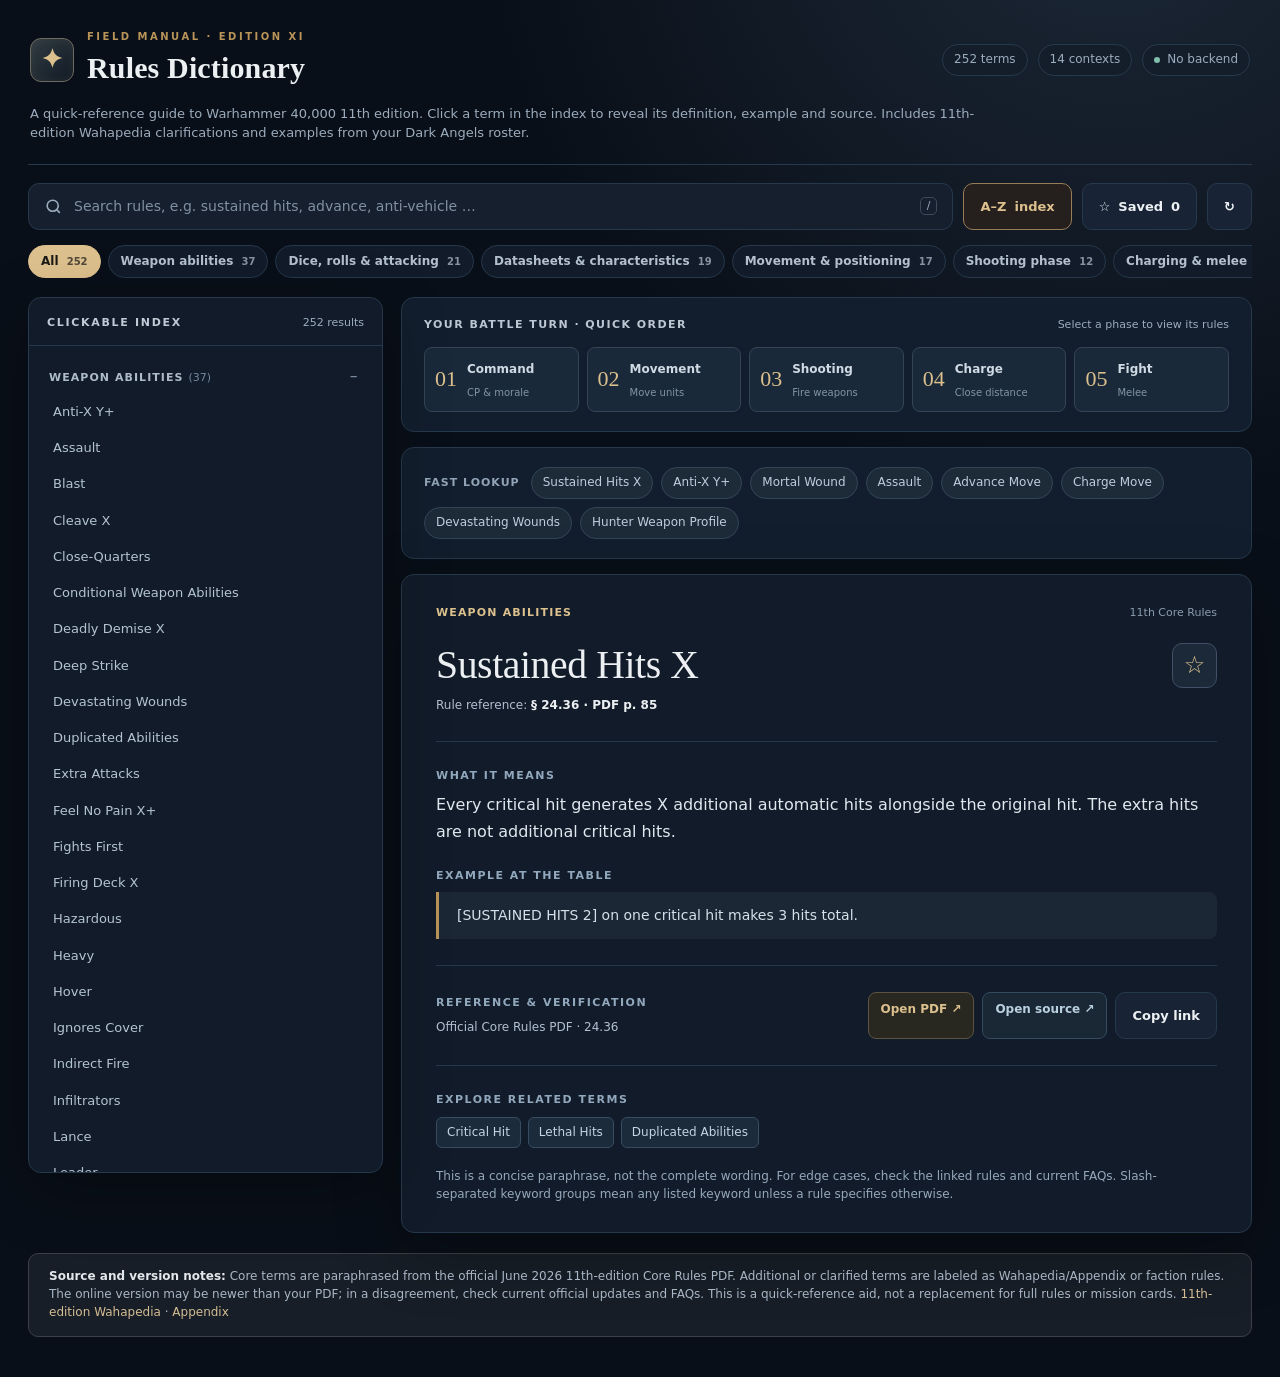
==== index.html @ d0bb27e3 "Initial Warhammer rules dictionary" ====
<!DOCTYPE html>
<html lang="en">
<head>
<meta charset="utf-8"><meta name="viewport" content="width=device-width,initial-scale=1"><meta name="color-scheme" content="dark">
<title>Warhammer 40,000 11th — Rules Dictionary</title>
<link rel="stylesheet" href="./styles.css">
</head>
<body>
<div class="page">
 <header class="sitehead"><div class="topline"><div class="brand"><div class="brandicon" aria-hidden="true">✦</div><div><div class="overline">Field Manual · Edition XI</div><h1>Rules Dictionary</h1></div></div><div class="status"><span id="totalCount"></span><span>14 contexts</span><span class="offline">No backend</span></div></div><p class="lede">A quick-reference guide to Warhammer 40,000 11th edition. Click a term in the index to reveal its definition, example and source. Includes 11th-edition Wahapedia clarifications and examples from your Dark Angels roster.</p></header>
 <div class="utilitybar"><label class="searchbox"><svg viewBox="0 0 24 24" fill="none" stroke="currentColor" stroke-width="2" aria-hidden="true"><circle cx="11" cy="11" r="7"></circle><path d="M20 20l-4-4"></path></svg><input id="search" type="search" aria-label="Search rules dictionary" autocomplete="off" spellcheck="false" placeholder="Search rules, e.g. sustained hits, advance, anti-vehicle …"><span class="key">/</span></label><button id="allButton" class="toolbarBtn active" type="button">A–Z <span class="btnlong">index</span></button><button id="favButton" class="toolbarBtn" type="button" aria-label="Show saved terms">☆ <span class="btnlong">Saved</span> <span id="favcount">0</span></button><button id="clearButton" class="toolbarBtn" type="button" aria-label="Clear filters" title="Clear search and filters">↻</button></div>
 <div id="catFilters" class="categories" role="group" aria-label="Filter by context"></div>
 <section class="round mobileQuick" aria-label="Quick shortcuts"></section><div class="layout"><aside class="panel index" aria-label="Rules index"><div class="paneltitle"><div class="sideTitle">Clickable index</div><div class="results" id="resultCount"></div></div><div id="indexScroll" class="indexScroll"></div></aside><main class="main"><section class="round"><div class="roundhead"><span class="minih">Your battle turn · quick order</span><span class="little">Select a phase to view its rules</span></div><div class="phases" id="phases"></div></section><section class="round"><div class="quicklinks" id="popular"></div></section><article class="panel detail" id="detail" tabindex="-1" aria-live="polite"></article></main></div>
 <div class="footer"><strong>Source and version notes:</strong> Core terms are paraphrased from the official June 2026 11th-edition Core Rules PDF. Additional or clarified terms are labeled as Wahapedia/Appendix or faction rules. The online version may be newer than your PDF; in a disagreement, check current official updates and FAQs. This is a quick-reference aid, not a replacement for full rules or mission cards. <a href="https://wahapedia.ru/wh40k11ed/the-rules/core-rules/" target="_blank" rel="noopener">11th-edition Wahapedia</a> · <a href="https://wahapedia.ru/wh40k11ed/the-rules/rules-appendix/" target="_blank" rel="noopener">Appendix</a></div>
</div><div class="toast" id="toast" role="status">Link copied</div>
<script src="./data/rules.js"></script>
<script src="./app.js"></script>
<nav class="mobileNav" aria-label="Mobile navigation"><button type="button" data-view-target="index">Browse terms</button><button type="button" data-view-target="detail">Definition</button></nav>
</body>
</html>
---- styles.css ----
:root{--bg:#090f18;--surface:#111b29;--surface2:#172334;--surface3:#1d2c3e;--edge:#26384b;--text:#edf0f3;--muted:#9cacbd;--gold:#dcc08d;--gold2:#b99459;--white:#fff;--blue:#9db9ce;--ok:#7fbfac;--shadow:0 18px 65px rgba(0,0,0,.26)}
*{box-sizing:border-box}html{scroll-behavior:smooth}body{margin:0;background:radial-gradient(circle at 87% -10%,#1d2938 0%,transparent 34%),var(--bg);font-family:Inter,ui-sans-serif,system-ui,-apple-system,BlinkMacSystemFont,"Segoe UI",sans-serif;color:var(--text);line-height:1.48}button,input,select{font:inherit}button{cursor:pointer}a{color:var(--gold);text-decoration:none}a:hover{text-decoration:underline}:focus-visible{outline:2px solid var(--gold);outline-offset:3px}
.page{max-width:1520px;margin:0 auto;padding:0 28px 40px}.sitehead{padding:30px 2px 21px;border-bottom:1px solid var(--edge)}.topline{display:flex;align-items:center;justify-content:space-between;gap:20px}.brand{display:flex;align-items:center;gap:13px}.brandicon{width:44px;height:44px;background:linear-gradient(135deg,#303b42,#111a25);border:1px solid #6d6c5c;border-radius:11px;display:grid;place-items:center;color:var(--gold);font-size:26px;font-weight:700;font-family:Georgia,serif;box-shadow:inset 0 0 10px #dac08c14}.overline{font-size:10px;font-weight:800;letter-spacing:2.5px;text-transform:uppercase;color:var(--gold2)}h1{font-family:Georgia,"Times New Roman",serif;font-size:30px;font-weight:600;letter-spacing:.15px;margin:1px 0 0}p{margin:0}.status{display:flex;align-items:center;gap:10px;flex-wrap:wrap}.status span{color:var(--muted);font-size:12px;border:1px solid var(--edge);border-radius:40px;padding:6px 11px;background:#131e2a}.status .offline::before{content:"";display:inline-block;width:6px;height:6px;border-radius:50%;background:var(--ok);margin-right:7px}.lede{max-width:960px;margin:14px 0 0;color:var(--muted);font-size:13px}
.utilitybar{display:flex;align-items:center;gap:10px;margin:18px 0 15px}.searchbox{display:flex;align-items:center;gap:9px;flex:1;background:#151f2e;border:1px solid var(--edge);padding:0 15px;border-radius:11px;min-height:47px;transition:.15s}.searchbox:focus-within{border-color:#9c865c;box-shadow:0 0 0 3px #c6aa7130}.searchbox svg{width:19px;color:var(--muted);flex:none}.searchbox input{width:100%;border:0;background:none;color:var(--text);outline:0;font-size:14px}.searchbox input::placeholder{color:#8190a1}.key{border:1px solid #3c4a59;border-radius:5px;padding:0 6px;font-size:11px;color:var(--muted)}.toolbarBtn{min-height:47px;display:flex;align-items:center;justify-content:center;gap:8px;background:#182435;color:var(--text);border:1px solid var(--edge);border-radius:10px;padding:0 16px;white-space:nowrap;font-size:13px;font-weight:650}.toolbarBtn:hover,.toolbarBtn.active{border-color:#967d56;color:var(--gold);background:#251f1e}.toolbarBtn svg{width:16px;height:16px}.categories{display:flex;gap:7px;overflow:auto;padding:0 0 12px;scrollbar-width:thin}.filter{white-space:nowrap;border:1px solid var(--edge);background:#111b29;color:#b5c0ce;border-radius:24px;padding:7px 12px;font-size:12px;font-weight:600}.filter:hover{background:#1c2a3c}.filter.active{color:#1c1a17;background:var(--gold);border-color:var(--gold)}.countSmall{font-size:10px;opacity:.72;margin-left:4px;font-variant-numeric:tabular-nums}
.layout{display:grid;grid-template-columns:minmax(300px,355px) minmax(0,1fr);gap:18px;align-items:start;margin-top:7px}.panel{border:1px solid var(--edge);background:var(--surface);border-radius:13px;box-shadow:var(--shadow)}.index{position:sticky;top:12px;height:calc(100vh - 24px);min-height:520px;display:flex;flex-direction:column;overflow:hidden}.paneltitle{display:flex;align-items:center;justify-content:space-between;padding:17px 18px 13px;border-bottom:1px solid var(--edge)}.sideTitle{font-size:11px;font-weight:800;letter-spacing:1.7px;color:#c0cbd6;text-transform:uppercase}.results{font-size:11px;color:var(--muted)}.indexScroll{overflow-y:auto;padding:9px 7px 16px;scrollbar-color:#405168 transparent;scrollbar-width:thin;min-height:0;flex:1}.group{padding:3px 4px}.groupTitle{width:100%;display:flex;justify-content:space-between;align-items:center;text-align:left;gap:12px;color:#aebcca;background:none;border:0;font-size:11px;text-transform:uppercase;letter-spacing:1.05px;font-weight:850;padding:12px 9px 8px}.groupTitle .gcount{font-weight:500;color:#74889d;font-size:11px;letter-spacing:0}.gchev{font-size:10px;color:#8092a6;margin-right:3px}.term{width:100%;text-align:left;display:flex;align-items:center;justify-content:space-between;border:1px solid transparent;background:transparent;color:#b5c4d1;border-radius:7px;padding:9px 10px 9px 12px;font-size:13px;gap:12px;line-height:1.25}.term:hover{color:#fff;background:#1b2b3e}.term.active{color:#f3d6a4;background:#2c302e;border-color:#675942;font-weight:700}.term .tinyStar{color:var(--gold);font-size:12px}.empty{padding:32px 15px;text-align:center;color:var(--muted);font-size:13px}.empty strong{display:block;color:var(--text);margin-bottom:6px}
.main{min-width:0;display:grid;gap:15px}.round{border:1px solid var(--edge);background:#121e2d;border-radius:13px;padding:19px 22px}.roundhead{display:flex;justify-content:space-between;align-items:center;gap:15px;margin-bottom:13px}.minih{font-size:11px;letter-spacing:1.45px;text-transform:uppercase;font-weight:800;color:#bdc7d3}.little{font-size:11px;color:var(--muted)}.phases{display:grid;grid-template-columns:repeat(5,minmax(0,1fr));gap:8px}.phase{border:1px solid #354354;background:#1a2939;border-radius:8px;color:#d0dae4;min-height:53px;text-align:left;padding:8px 10px;display:flex;align-items:center;gap:10px;transition:transform .15s,border-color .15s}.phase:hover{border-color:var(--gold2);transform:translateY(-1px)}.phase .number{color:var(--gold);font-family:Georgia,serif;font-size:22px}.phase .ptitle{font-size:12px;font-weight:700}.phase .psub{font-size:10px;color:#8194a7}.quicklinks{display:flex;flex-wrap:wrap;align-items:center;gap:8px}.quicklinks .label{font-size:11px;color:#92a4b7;font-weight:750;text-transform:uppercase;letter-spacing:1px;margin-right:3px}.quick{background:#1d2a38;color:#bfcddd;border:1px solid #344557;padding:6px 11px;font-size:12px;border-radius:30px}.quick:hover{border-color:var(--gold2);color:var(--gold)}
.detail{min-height:415px;padding:30px 34px 29px;scroll-margin-top:14px}.tagline{display:flex;justify-content:space-between;gap:14px;align-items:center;margin-bottom:22px}.labelPill{font-size:11px;text-transform:uppercase;color:var(--gold);font-weight:800;letter-spacing:1.15px}.sourceLabel{font-size:11px;color:#8b9caf}.detailTop{display:flex;justify-content:space-between;align-items:flex-start;gap:14px}.detail h2{font-family:Georgia,serif;font-size:clamp(31px,3.1vw,42px);font-weight:500;line-height:1.12;letter-spacing:-.4px;margin:0 0 10px;overflow-wrap:anywhere}.definition{color:#e0e8ef;font-size:16px;line-height:1.65;max-width:770px}.starBtn{flex:none;border:1px solid #415066;background:#1b2938;border-radius:10px;color:var(--gold);font-size:24px;width:45px;height:45px;line-height:1}.starBtn:hover{background:#2d2b25;border-color:var(--gold)}.separator{border:0;border-top:1px solid var(--edge);margin:26px 0}.subheading{font-size:11px;color:#92a8bd;letter-spacing:1.5px;font-weight:800;text-transform:uppercase;margin-bottom:8px}.example{border-left:3px solid var(--gold2);padding:12px 18px;background:#1b2734;border-radius:0 8px 8px 0;color:#d5e0e9;font-size:14px;line-height:1.65}.context{background:#163030;border:1px solid #34544c;color:#c1e1d7;padding:11px 15px;border-radius:8px;font-size:12px;margin:16px 0 0}.refblock{display:flex;align-items:center;justify-content:space-between;gap:15px;flex-wrap:wrap}.refmeta{font-size:12px;color:#b3c0cf}.refmeta strong{color:var(--text);font-weight:700}.reflinks{display:flex;flex-wrap:wrap;gap:8px}.refLink{font-size:12px;font-weight:650;padding:8px 12px;border:1px solid #5c5343;background:#282820;border-radius:8px;color:var(--gold)}.refLink:hover{background:#353123;text-decoration:none}.refLink.alt{background:#1a2735;border-color:#344b60;color:#b9d0df}.help{font-size:12px;color:#96a9bb;line-height:1.5;margin-top:19px}.related{display:flex;flex-wrap:wrap;gap:7px}.relatedBtn{border:1px solid #394d62;background:#1b2b3c;color:#c5d4e1;padding:6px 10px;border-radius:6px;font-size:12px}.relatedBtn:hover{border-color:var(--gold);color:var(--gold)}.footer{margin-top:20px;border:1px solid #3b4046;background:#171e27;padding:14px 20px;border-radius:10px;color:#a9b6c5;font-size:12px}.footer strong{color:#e4e8ec}.footer a{color:#d5bd94}.toast{position:fixed;right:26px;bottom:25px;background:#273d39;color:#dff9ec;padding:11px 18px;border:1px solid #517d6d;border-radius:9px;box-shadow:var(--shadow);font-size:13px;opacity:0;pointer-events:none;transition:opacity .2s;z-index:50}.toast.show{opacity:1}.keysHelp{margin-top:9px;font-size:11px;color:#8293a7}
@media(max-width:1020px){.page{padding:0 18px 30px}.layout{grid-template-columns:280px minmax(0,1fr)}.detail{padding:24px}.phase{padding:8px;gap:6px}.phase .number{font-size:18px}.phase .ptitle{font-size:11px}.phase .psub{display:none}.status span:nth-child(2){display:none}}
@media(max-width:720px){.page{padding:0 12px 25px}.sitehead{padding:17px 2px 16px}.topline{align-items:flex-start}.brandicon{width:37px;height:37px;font-size:20px}h1{font-size:23px}.status{display:none}.lede{font-size:12px}.utilitybar{gap:7px;margin-top:14px}.toolbarBtn{padding:0 10px;min-height:44px;font-size:12px}.toolbarBtn .btnlong{display:none}.searchbox{min-height:44px;padding:0 10px}.searchbox .key{display:none}.layout{display:flex;flex-direction:column;gap:12px}.index{position:static;min-height:0;height:310px;width:100%;box-shadow:none}.main{width:100%}.round{padding:14px}.phases{display:flex;overflow:auto;scrollbar-width:none}.phase{min-width:116px;min-height:51px;flex:none}.detail{min-height:400px;padding:22px 19px}.detail h2{font-size:32px}.definition{font-size:15px}.roundhead{margin-bottom:9px}.quicklinks .label{width:100%;margin-bottom:3px}}
@media print{body{background:white;color:black}.sitehead,.utilitybar,.categories,.index,.round,.footer,.refLink,.starBtn{display:none!important}.page{padding:0;max-width:100%}.layout{display:block}.main{display:block}.panel{box-shadow:none;border:0}.detail{padding:15px}.definition,.example{color:black}.example{background:#f6f6f6}.tagline,.subheading,.refmeta{color:#444}}

/* Mobile: separate browse and reading screens, with persistent navigation. */
.mobileNav{display:none}.searchbox{min-width:0}.searchbox input{min-width:0}.brandicon{flex-shrink:0}.detailTop>div{min-width:0}.detail{overflow-wrap:anywhere}.toolbarBtn,.filter,.term,.groupTitle,.quick,.relatedBtn,.refLink{touch-action:manipulation}
@media(max-width:760px){
.page{padding:0 12px calc(90px + env(safe-area-inset-bottom));}.sitehead{padding:16px 0 12px}.lede{font-size:13px}.utilitybar{display:grid;grid-template-columns:1fr 1fr 1fr;gap:8px;margin:12px 0}.searchbox{grid-column:1/-1;min-height:48px}.searchbox input{font-size:16px}.toolbarBtn .btnlong{display:inline}.toolbarBtn{min-height:44px;padding:0 8px}.categories{padding-bottom:10px}.filter{min-height:44px;font-size:13px}.layout{display:block}.index{position:static;width:100%;height:auto;min-height:0;box-shadow:none}.indexScroll{overflow:visible;max-height:none}.term{min-height:46px;font-size:15px}.groupTitle{min-height:44px}.main{width:100%;display:grid;gap:10px}.round{padding:13px}.roundhead{flex-wrap:wrap;gap:4px}.phases{display:grid;grid-template-columns:repeat(2,minmax(0,1fr));overflow:visible}.phase{min-width:0;min-height:48px}.quick,.relatedBtn,.refLink{min-height:44px;display:inline-flex;align-items:center}.detail{padding:20px 16px;min-height:0}.detail h2{font-size:30px}.definition{font-size:16px}.tagline{flex-wrap:wrap;gap:5px;margin-bottom:15px}.separator{margin:20px 0}.example{padding:12px;font-size:15px}.footer{padding:13px}.mobileNav{display:flex;position:fixed;bottom:0;left:0;right:0;z-index:40;background:var(--surface);border-top:1px solid var(--edge);padding:8px 12px calc(8px + env(safe-area-inset-bottom));gap:8px}.mobileNav button{flex:1;min-height:48px;border:1px solid var(--edge);border-radius:9px;background:var(--surface2);color:var(--text);font-weight:700}.mobileNav button[aria-pressed=true]{background:var(--gold);color:#181614}.toast{bottom:calc(78px + env(safe-area-inset-bottom));right:12px;max-width:calc(100% - 24px)}
body[data-view=index] .main{display:none}body[data-view=detail] .index{display:none}body[data-view=detail] .main .round{display:none}body[data-view=detail] .categories{display:none}body[data-view=detail] .footer{display:none}body[data-view=index] .mobileQuick{display:block}body[data-view=detail] .mobileQuick{display:none}
}
.mobileQuick{display:none}@media(max-width:760px){body[data-view=index] .mobileQuick{display:block;margin-bottom:10px}}@media print{.mobileNav,.mobileQuick{display:none!important}body[data-view=index] .main{display:block!important}}
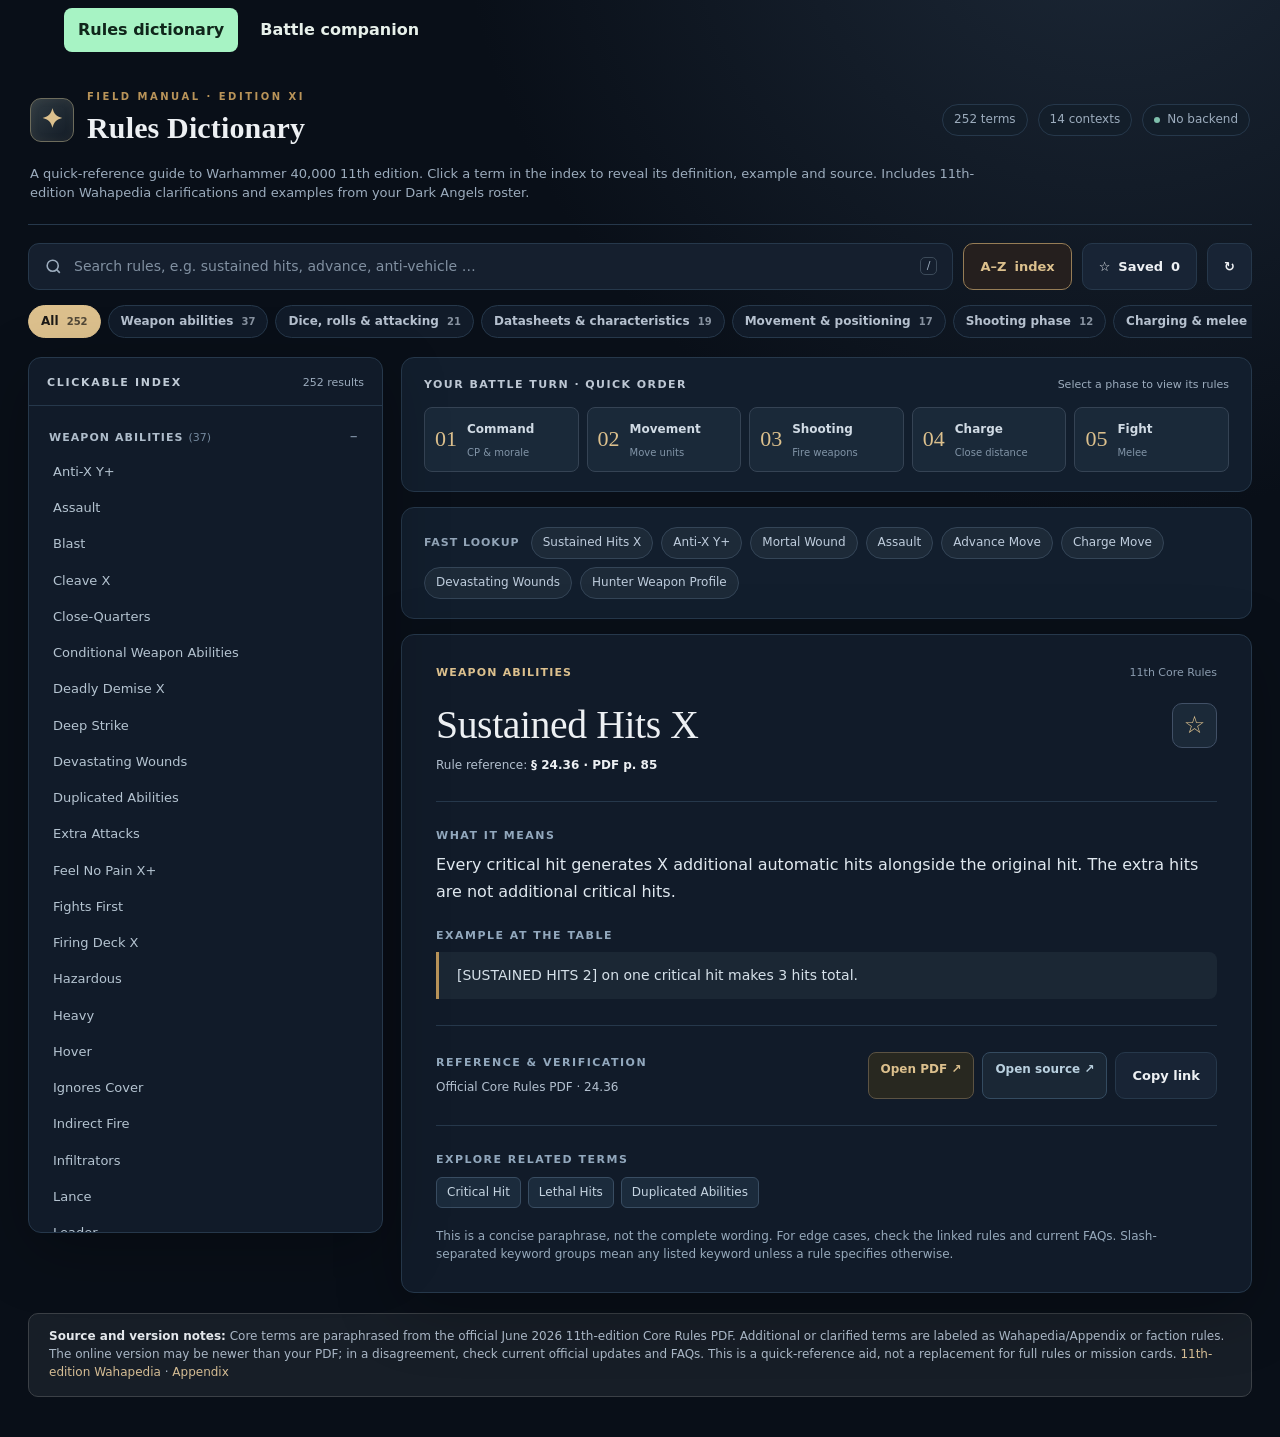
==== commit 5aef9894: "Updating with battle companion for dark angels" ====
--- a/index.html
+++ b/index.html
@@ -5,7 +5,7 @@
 <title>Warhammer 40,000 11th — Rules Dictionary</title>
 <link rel="stylesheet" href="./styles.css">
 </head>
-<body>
+<body><nav class="site-nav" aria-label="Main navigation"><a href="./index.html" aria-current="page">Rules dictionary</a><a href="./battle.html">Battle companion</a></nav>
 <div class="page">
  <header class="sitehead"><div class="topline"><div class="brand"><div class="brandicon" aria-hidden="true">✦</div><div><div class="overline">Field Manual · Edition XI</div><h1>Rules Dictionary</h1></div></div><div class="status"><span id="totalCount"></span><span>14 contexts</span><span class="offline">No backend</span></div></div><p class="lede">A quick-reference guide to Warhammer 40,000 11th edition. Click a term in the index to reveal its definition, example and source. Includes 11th-edition Wahapedia clarifications and examples from your Dark Angels roster.</p></header>
  <div class="utilitybar"><label class="searchbox"><svg viewBox="0 0 24 24" fill="none" stroke="currentColor" stroke-width="2" aria-hidden="true"><circle cx="11" cy="11" r="7"></circle><path d="M20 20l-4-4"></path></svg><input id="search" type="search" aria-label="Search rules dictionary" autocomplete="off" spellcheck="false" placeholder="Search rules, e.g. sustained hits, advance, anti-vehicle …"><span class="key">/</span></label><button id="allButton" class="toolbarBtn active" type="button">A–Z <span class="btnlong">index</span></button><button id="favButton" class="toolbarBtn" type="button" aria-label="Show saved terms">☆ <span class="btnlong">Saved</span> <span id="favcount">0</span></button><button id="clearButton" class="toolbarBtn" type="button" aria-label="Clear filters" title="Clear search and filters">↻</button></div>
--- a/styles.css
+++ b/styles.css
@@ -17,3 +17,6 @@
 body[data-view=index] .main{display:none}body[data-view=detail] .index{display:none}body[data-view=detail] .main .round{display:none}body[data-view=detail] .categories{display:none}body[data-view=detail] .footer{display:none}body[data-view=index] .mobileQuick{display:block}body[data-view=detail] .mobileQuick{display:none}
 }
 .mobileQuick{display:none}@media(max-width:760px){body[data-view=index] .mobileQuick{display:block;margin-bottom:10px}}@media print{.mobileNav,.mobileQuick{display:none!important}body[data-view=index] .main{display:block!important}}
+
+.site-nav{display:flex;gap:8px;align-items:center;max-width:1200px;margin:auto;padding:8px 24px}.site-nav a{display:inline-flex;align-items:center;min-height:44px;padding:8px 14px;border-radius:8px;text-decoration:none;font-weight:700;color:#e7f0ea}.site-nav a[aria-current=page]{background:#a7f3c4;color:#10261b}
+@media(max-width:750px){.site-nav{padding:6px 12px}.site-nav a{flex:1;justify-content:center;font-size:14px;padding:6px}}
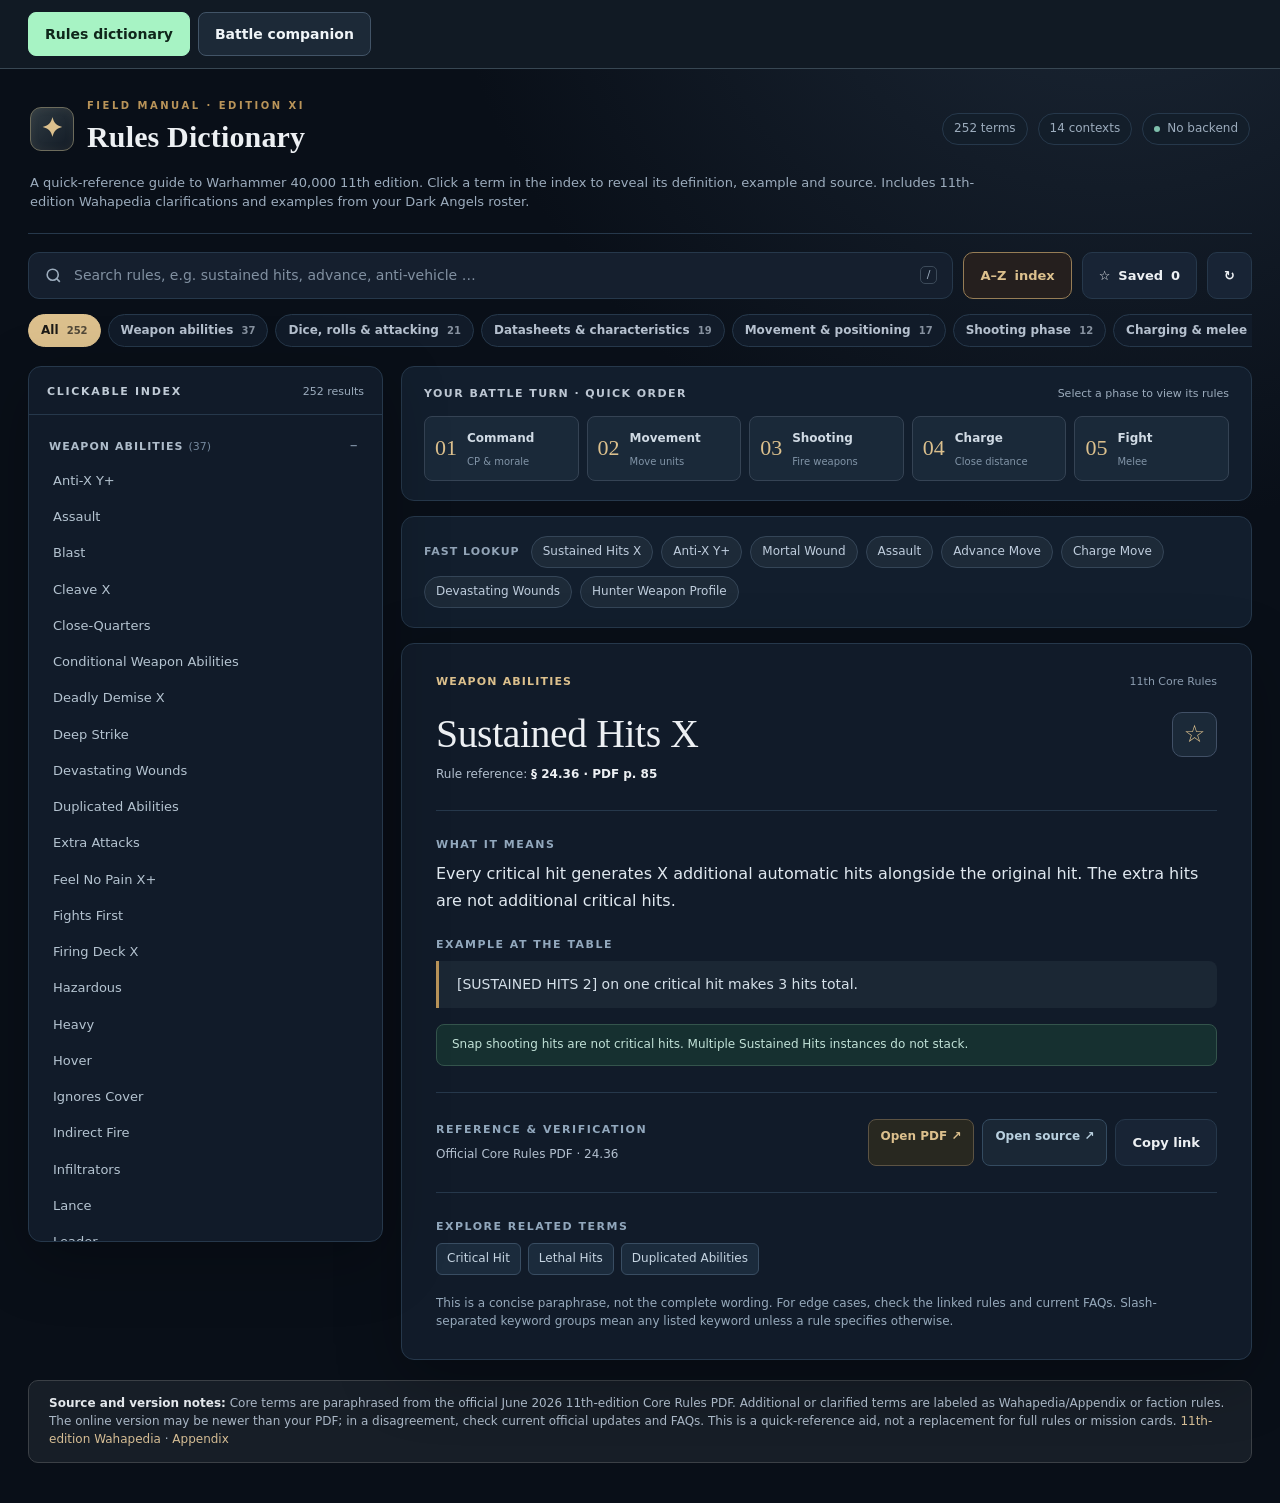
==== commit 94b2e992: "Update" ====
--- a/index.html
+++ b/index.html
@@ -3,8 +3,8 @@
 <head>
 <meta charset="utf-8"><meta name="viewport" content="width=device-width,initial-scale=1"><meta name="color-scheme" content="dark">
 <title>Warhammer 40,000 11th — Rules Dictionary</title>
-<link rel="stylesheet" href="./styles.css">
-</head>
+<link rel="stylesheet" href="./styles.css?v=20261125-2">
+<style id="shared-nav">.site-nav{display:flex;flex-wrap:wrap;gap:8px;align-items:center;width:100%;max-width:1520px;margin:0 auto;padding:12px 28px;border-bottom:1px solid #384753;background:#111a24;box-sizing:border-box}.site-nav>a{display:flex;align-items:center;justify-content:center;min-height:44px;padding:8px 16px;border:1px solid #425467;border-radius:8px;background:#1c2937;color:#f0f5f8;font:700 14px/1.3 system-ui,sans-serif;text-align:center;text-decoration:none;box-sizing:border-box}.site-nav>a:hover{border-color:#a7f3c4}.site-nav>a[aria-current="page"]{background:#a7f3c4;color:#10261b;border-color:#a7f3c4}.site-nav>a:focus-visible{outline:2px solid #f9dc91;outline-offset:2px}@media(max-width:760px){.site-nav{padding:8px 12px;flex-wrap:nowrap}.site-nav>a{flex:1;min-width:0;padding:8px 6px;white-space:normal}}@media print{.site-nav{display:none!important}}</style></head>
 <body><nav class="site-nav" aria-label="Main navigation"><a href="./index.html" aria-current="page">Rules dictionary</a><a href="./battle.html">Battle companion</a></nav>
 <div class="page">
  <header class="sitehead"><div class="topline"><div class="brand"><div class="brandicon" aria-hidden="true">✦</div><div><div class="overline">Field Manual · Edition XI</div><h1>Rules Dictionary</h1></div></div><div class="status"><span id="totalCount"></span><span>14 contexts</span><span class="offline">No backend</span></div></div><p class="lede">A quick-reference guide to Warhammer 40,000 11th edition. Click a term in the index to reveal its definition, example and source. Includes 11th-edition Wahapedia clarifications and examples from your Dark Angels roster.</p></header>
@@ -13,7 +13,7 @@
  <section class="round mobileQuick" aria-label="Quick shortcuts"></section><div class="layout"><aside class="panel index" aria-label="Rules index"><div class="paneltitle"><div class="sideTitle">Clickable index</div><div class="results" id="resultCount"></div></div><div id="indexScroll" class="indexScroll"></div></aside><main class="main"><section class="round"><div class="roundhead"><span class="minih">Your battle turn · quick order</span><span class="little">Select a phase to view its rules</span></div><div class="phases" id="phases"></div></section><section class="round"><div class="quicklinks" id="popular"></div></section><article class="panel detail" id="detail" tabindex="-1" aria-live="polite"></article></main></div>
  <div class="footer"><strong>Source and version notes:</strong> Core terms are paraphrased from the official June 2026 11th-edition Core Rules PDF. Additional or clarified terms are labeled as Wahapedia/Appendix or faction rules. The online version may be newer than your PDF; in a disagreement, check current official updates and FAQs. This is a quick-reference aid, not a replacement for full rules or mission cards. <a href="https://wahapedia.ru/wh40k11ed/the-rules/core-rules/" target="_blank" rel="noopener">11th-edition Wahapedia</a> · <a href="https://wahapedia.ru/wh40k11ed/the-rules/rules-appendix/" target="_blank" rel="noopener">Appendix</a></div>
 </div><div class="toast" id="toast" role="status">Link copied</div>
-<script src="./data/rules.js"></script>
+<script src="./data/rules.js?v=20261125-2"></script>
 <script src="./app.js"></script>
 <nav class="mobileNav" aria-label="Mobile navigation"><button type="button" data-view-target="index">Browse terms</button><button type="button" data-view-target="detail">Definition</button></nav>
 </body>
